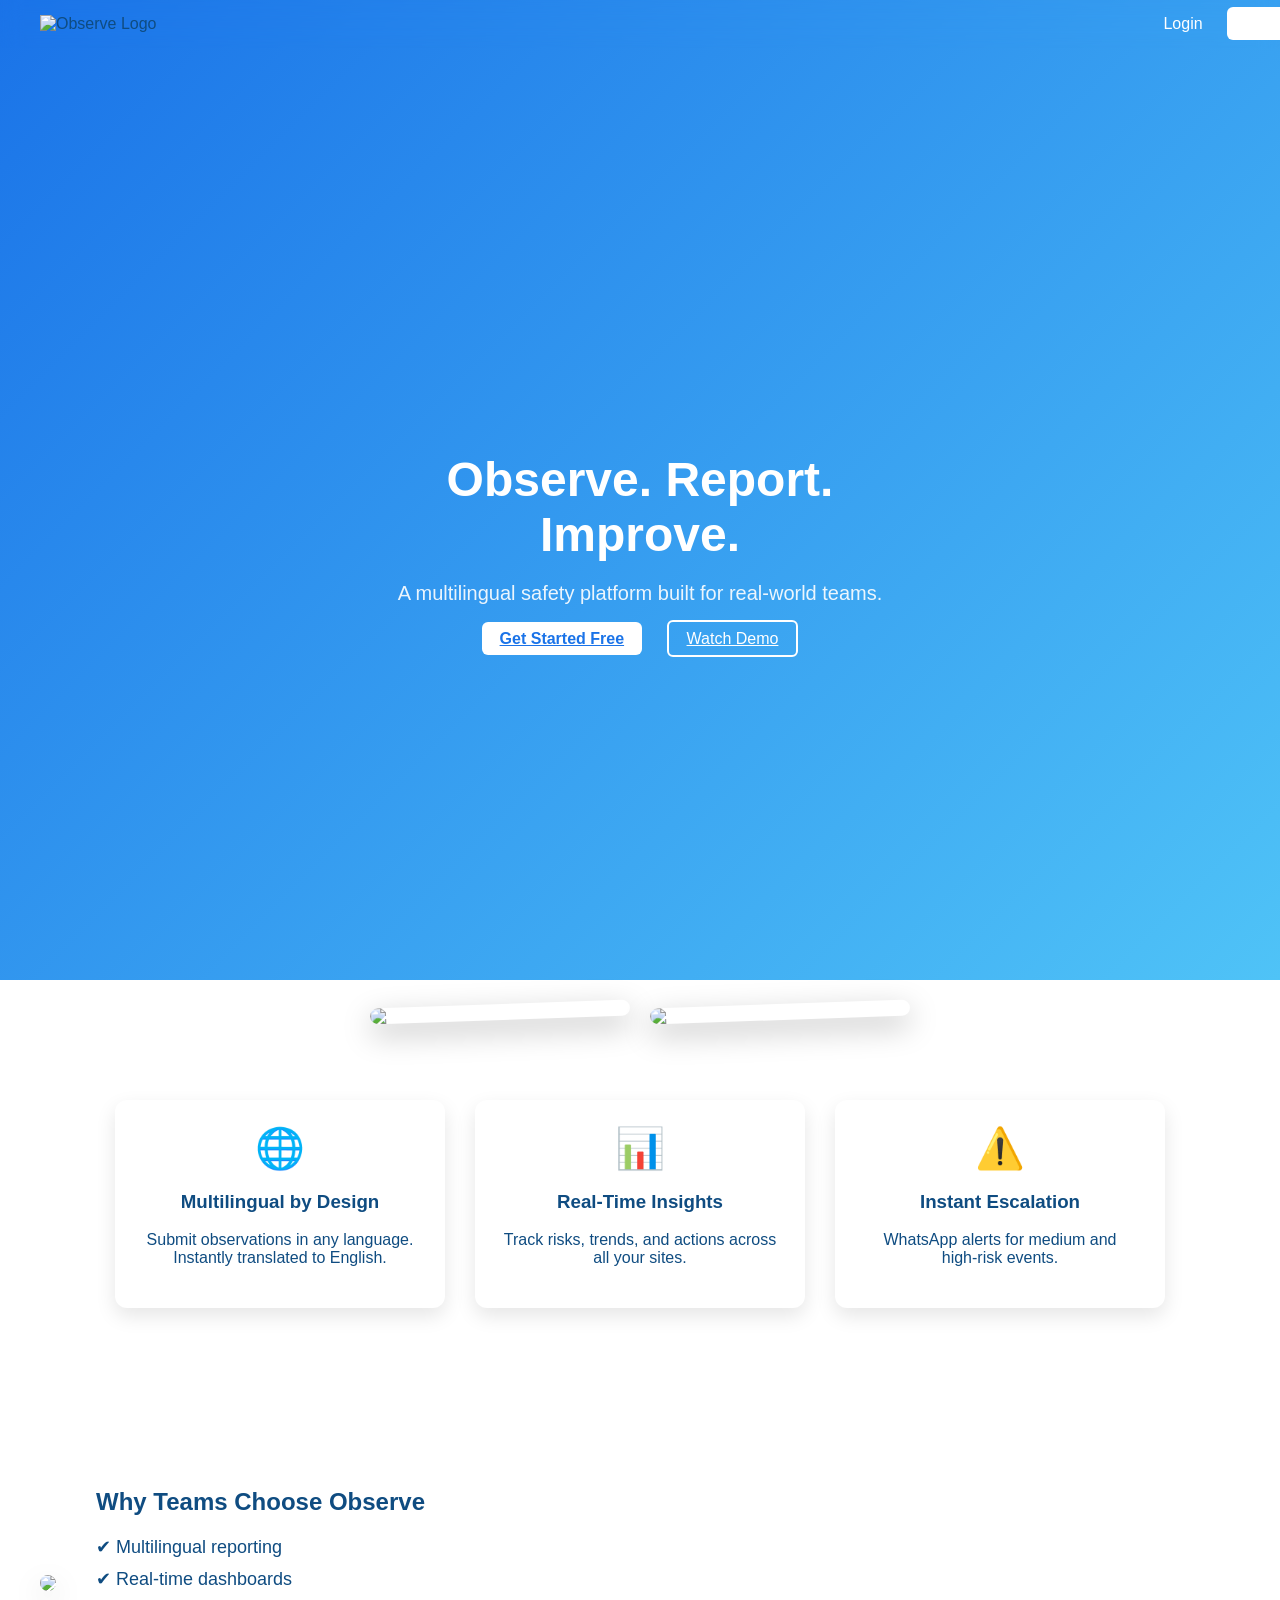
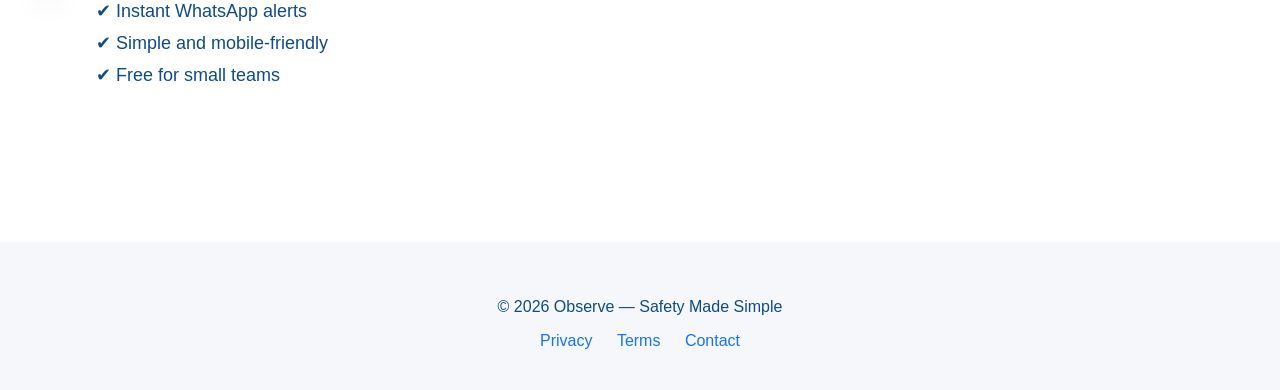
==== index.htm @ abec6553 "Update index.htm" ====
<!DOCTYPE html>
<html lang="en">
<head>
    <meta charset="UTF-8">
    <meta name="viewport" content="width=device-width, initial-scale=1.0">
    <title>Observe – Safety Made Simple</title>
    <link rel="stylesheet" href="css/style-energetic.css">
</head>

<body>

    <!-- HEADER -->
    <header class="header">
        <div class="logo">
            <!-- Replace with your new logo -->
            <img src="logo.png" alt="Observe Logo">
        </div>

        <nav class="nav">
            <a href="login.html">Login</a>
            <a href="signup.html" class="btn-white">Sign Up</a>
        </nav>
    </header>

    <!-- HERO SECTION -->
    <section class="hero">
        <div class="hero-content">
            <h1>Observe. Report. Improve.</h1>
            <p>A multilingual safety platform built for real‑world teams.</p>

            <div class="hero-buttons">
                <a href="signup.html" class="btn-white">Get Started Free</a>
                <a href="#" class="btn-outline">Watch Demo</a>
            </div>
        </div>

        <div class="hero-mockups">
            <img src="mockup-dashboard.png" class="mockup dashboard">
            <img src="mockup-mobile.png" class="mockup mobile">
        </div>
    </section>

    <!-- FEATURES -->
    <section class="features">
        <div class="feature-card">
            <div class="icon">🌐</div>
            <h3>Multilingual by Design</h3>
            <p>Submit observations in any language. Instantly translated to English.</p>
        </div>

        <div class="feature-card">
            <div class="icon">📊</div>
            <h3>Real‑Time Insights</h3>
            <p>Track risks, trends, and actions across all your sites.</p>
        </div>

        <div class="feature-card">
            <div class="icon">⚠️</div>
            <h3>Instant Escalation</h3>
            <p>WhatsApp alerts for medium and high‑risk events.</p>
        </div>
    </section>

    <!-- SHOWCASE -->
    <section class="showcase">
        <div class="showcase-left">
            <img src="mockup-dashboard.png" class="showcase-img">
        </div>

        <div class="showcase-right">
            <h2>Why Teams Choose Observe</h2>
            <ul>
                <li>✔ Multilingual reporting</li>
                <li>✔ Real‑time dashboards</li>
                <li>✔ Instant WhatsApp alerts</li>
                <li>✔ Simple and mobile‑friendly</li>
                <li>✔ Free for small teams</li>
            </ul>
        </div>
    </section>

    <!-- FOOTER -->
    <footer class="footer">
        <p>© 2026 Observe — Safety Made Simple</p>
        <div class="footer-links">
            <a href="#">Privacy</a>
            <a href="#">Terms</a>
            <a href="#">Contact</a>
        </div>
    </footer>

</body>
</html>
---- css/style-energetic.css ----
/* GLOBAL */
body {
    margin: 0;
    font-family: "Segoe UI", sans-serif;
    background: #ffffff;
    color: #0F4C81;
}

/* HEADER */
.header {
    position: fixed;
    top: 0;
    width: 100%;
    padding: 15px 40px;
    display: flex;
    justify-content: space-between;
    align-items: center;
    backdrop-filter: blur(10px);
    z-index: 1000;
}

.logo img {
    height: 45px;
}

.nav a {
    margin-left: 20px;
    text-decoration: none;
    color: white;
    font-weight: 500;
}

.btn-white {
    background: white;
    color: #1A73E8;
    padding: 8px 18px;
    border-radius: 6px;
    font-weight: 600;
}

.btn-outline {
    border: 2px solid white;
    padding: 8px 18px;
    border-radius: 6px;
    color: white;
}

/* HERO */
.hero {
    height: 100vh;
    background: linear-gradient(135deg, #1A73E8, #4FC3F7);
    display: flex;
    justify-content: center;
    align-items: center;
    padding-top: 80px;
    position: relative;
    color: white;
}

.hero-content {
    text-align: center;
    max-width: 600px;
}

.hero h1 {
    font-size: 48px;
    margin-bottom: 10px;
}

.hero p {
    font-size: 20px;
    opacity: 0.9;
}

.hero-buttons {
    margin-top: 25px;
}

.hero-buttons a {
    margin: 0 10px;
}

/* MOCKUPS */
.hero-mockups {
    position: absolute;
    bottom: -40px;
    display: flex;
    gap: 20px;
}

.mockup {
    width: 260px;
    border-radius: 12px;
    box-shadow: 0 10px 30px rgba(0,0,0,0.25);
    transform: rotate(-2deg);
}

/* FEATURES */
.features {
    display: flex;
    justify-content: center;
    gap: 30px;
    padding: 120px 40px 80px;
}

.feature-card {
    background: white;
    padding: 25px;
    width: 280px;
    border-radius: 12px;
    box-shadow: 0 8px 20px rgba(0,0,0,0.1);
    text-align: center;
}

.feature-card .icon {
    font-size: 40px;
    margin-bottom: 10px;
}

/* SHOWCASE */
.showcase {
    display: flex;
    padding: 80px 40px;
    align-items: center;
    gap: 40px;
}

.showcase-img {
    width: 100%;
    border-radius: 12px;
    box-shadow: 0 10px 30px rgba(0,0,0,0.15);
}

.showcase-right ul {
    list-style: none;
    padding: 0;
}

.showcase-right li {
    margin: 10px 0;
    font-size: 18px;
}

/* FOOTER */
.footer {
    text-align: center;
    padding: 40px;
    background: #F5F7FA;
    margin-top: 60px;
}

.footer-links a {
    margin: 0 10px;
    color: #1A73E8;
    text-decoration: none;
}
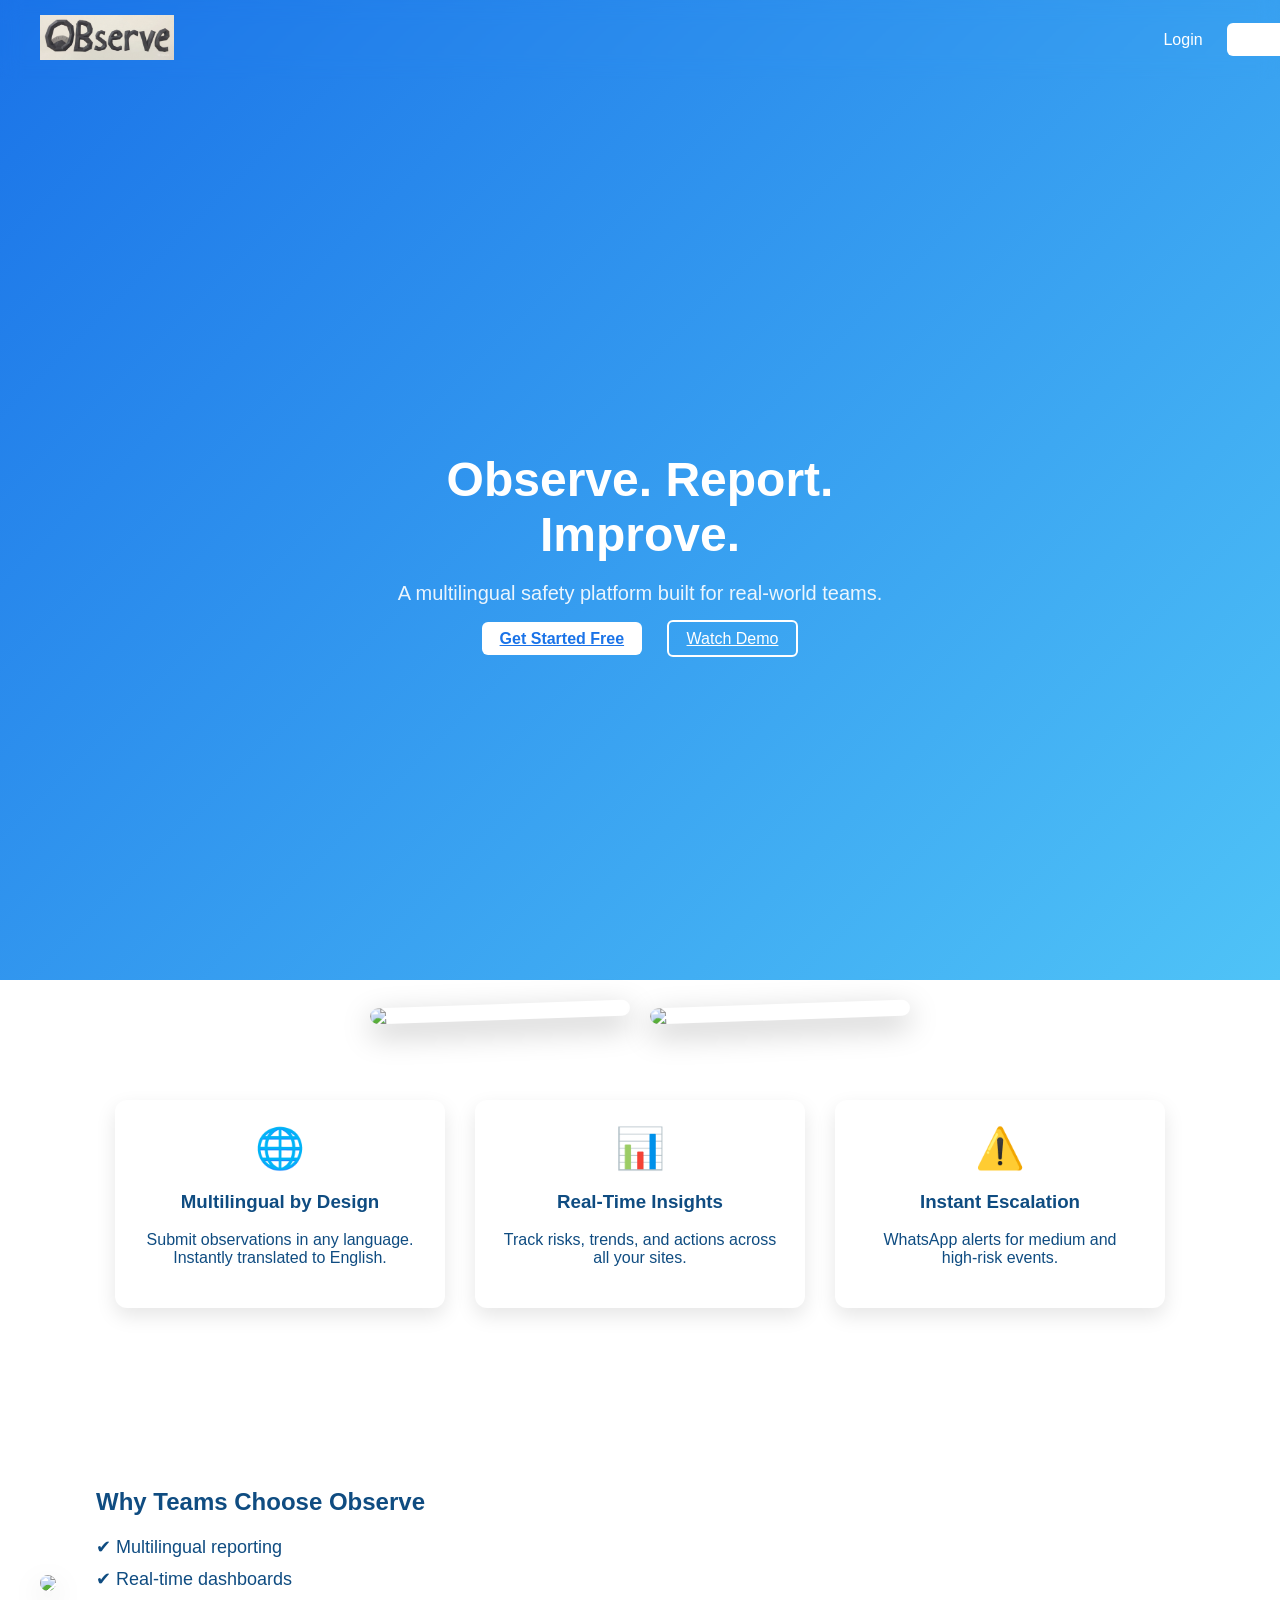
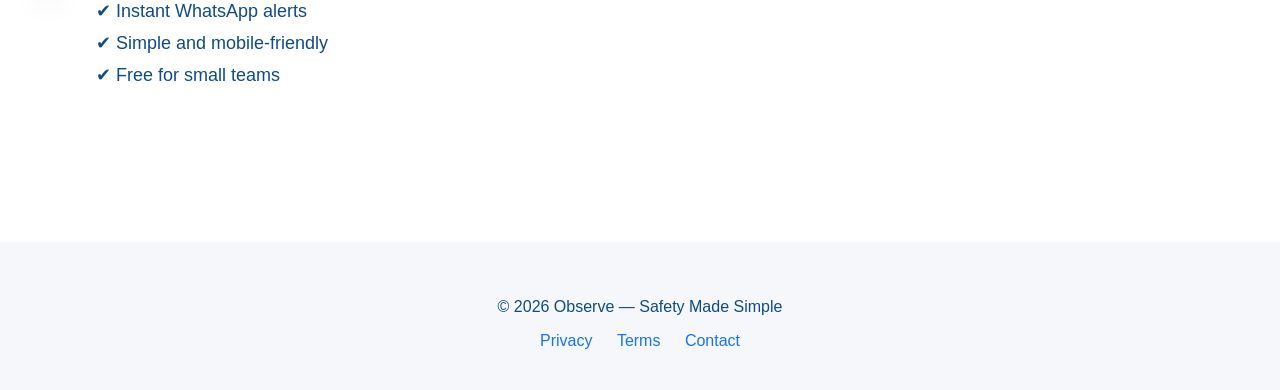
==== commit 72008813: "Update logo image source path in index.htm" ====
--- a/index.htm
+++ b/index.htm
@@ -13,7 +13,7 @@
     <header class="header">
         <div class="logo">
             <!-- Replace with your new logo -->
-            <img src="logo.png" alt="Observe Logo">
+            <img src="img/Logo.jpeg" alt="Observe Logo">
         </div>
 
         <nav class="nav">
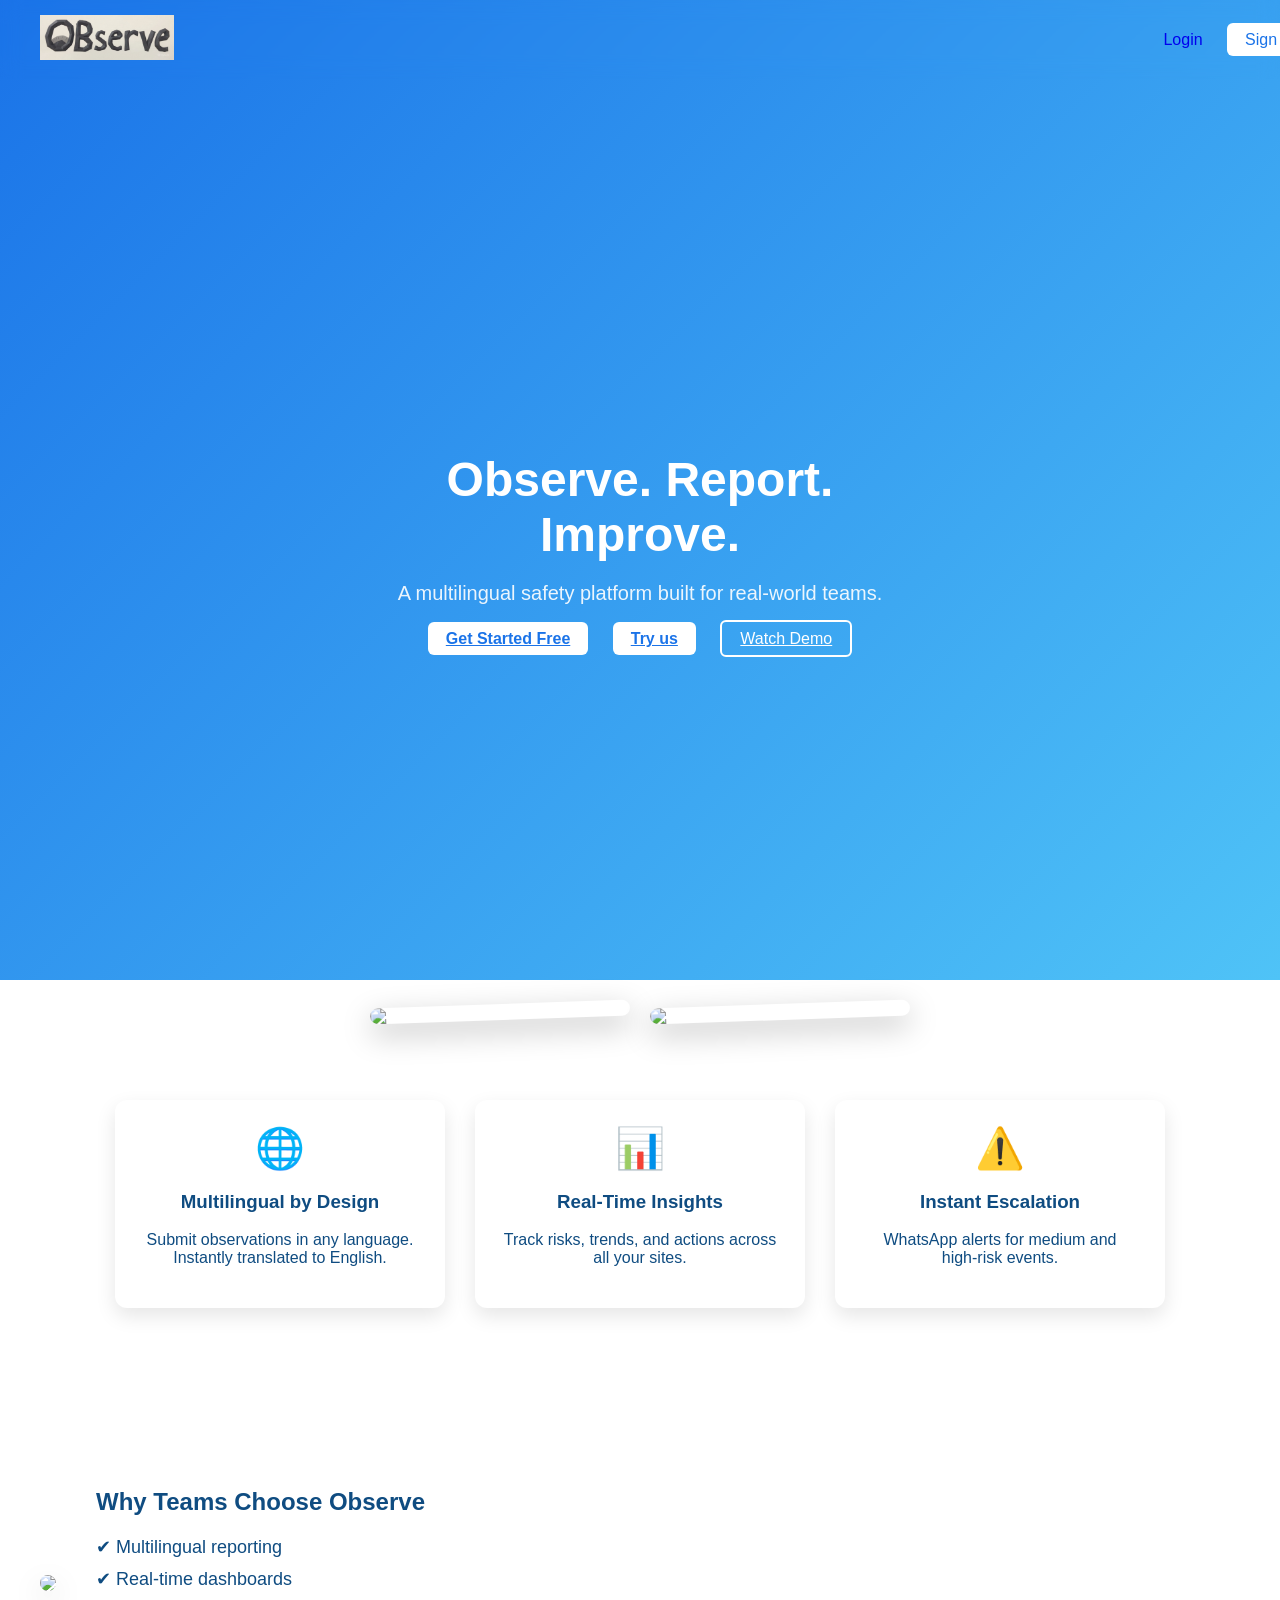
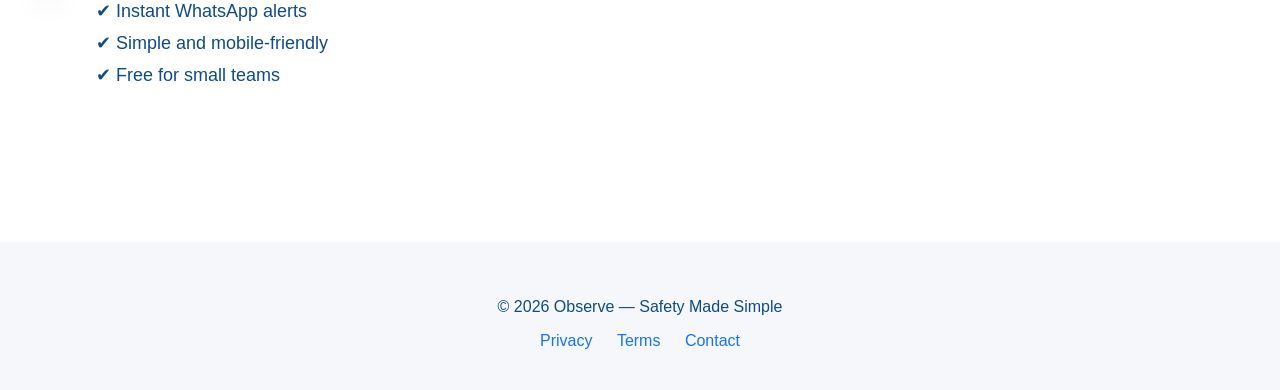
==== commit 97cf9b70: "Update index.htm" ====
--- a/index.htm
+++ b/index.htm
@@ -30,6 +30,7 @@
 
             <div class="hero-buttons">
                 <a href="signup.html" class="btn-white">Get Started Free</a>
+                <a href="free/free-observation form.html" class="btn-white">Try us</a>
                 <a href="#" class="btn-outline">Watch Demo</a>
             </div>
         </div>
--- a/css/style-energetic.css
+++ b/css/style-energetic.css
@@ -26,7 +26,7 @@
 .nav a {
     margin-left: 20px;
     text-decoration: none;
-    color: white;
+    color: #)F4C81;
     font-weight: 500;
 }
 
@@ -154,3 +154,147 @@
     color: #1A73E8;
     text-decoration: none;
 }
+/* PAGE WRAPPER */
+.page-container {
+    max-width: 900px;
+    margin: 80px auto;
+    padding: 20px;
+}
+
+/* DASHBOARD CARDS */
+.card {
+    background: white;
+    padding: 20px;
+    border-radius: 12px;
+    box-shadow: 0 8px 20px rgba(0,0,0,0.08);
+    margin-bottom: 20px;
+}
+
+.card h3 {
+    margin-top: 0;
+    color: #0F4C81;
+}
+
+/* GRID LAYOUT FOR DASHBOARDS */
+.grid-2 {
+    display: grid;
+    grid-template-columns: 1fr 1fr;
+    gap: 20px;
+}
+
+.grid-3 {
+    display: grid;
+    grid-template-columns: repeat(3, 1fr);
+    gap: 20px;
+}
+
+/* AUTH PAGES (LOGIN / SIGNUP) */
+.auth-container {
+    max-width: 400px;
+    margin: 120px auto;
+    padding: 30px;
+    background: white;
+    border-radius: 12px;
+    box-shadow: 0 8px 20px rgba(0,0,0,0.1);
+}
+
+.auth-container h2 {
+    text-align: center;
+    margin-bottom: 20px;
+}
+
+.auth-container input {
+    width: 100%;
+}
+
+/* BUTTONS */
+.btn-primary {
+    background: #1A73E8;
+    color: white;
+    padding: 12px;
+    border: none;
+    border-radius: 8px;
+    font-size: 16px;
+    cursor: pointer;
+    width: 100%;
+}
+
+.btn-primary:hover {
+    background: #0F4C81;
+}
+/* ============================
+   SAFETY OBSERVATION FORM LAYOUT
+   ============================ */
+
+.form-container {
+    max-width: 600px;
+    margin: 40px auto;
+    padding: 20px;
+    display: flex;
+    flex-direction: column;
+    gap: 18px;
+}
+
+/* Force labels to behave consistently */
+.form-container label {
+    font-weight: 600;
+    color: #0F4C81;
+    display: block;
+}
+
+/* Force inputs, selects, textareas to style correctly */
+.form-container input,
+.form-container select,
+.form-container textarea {
+    width: 100%;
+    padding: 12px;
+    border: 2px solid #1A73E8;
+    border-radius: 8px;
+    font-size: 16px;
+    background: #F5F9FF;
+    color: #0F4C81;
+    box-sizing: border-box;
+}
+
+/* Make textareas resize nicely */
+.form-container textarea {
+    resize: vertical;
+}
+
+/* Style the submit button */
+.form-container button {
+    padding: 14px;
+    background: #1A73E8;
+    color: white;
+    border: none;
+    border-radius: 8px;
+    font-size: 18px;
+    font-weight: 600;
+    cursor: pointer;
+}
+
+.form-container button:hover {
+    background: #0F4C81;
+}
+
+/* Top bar override */
+.top-bar {
+    display: flex;
+    justify-content: space-between;
+    align-items: center;
+    padding: 15px;
+    background: #1A73E8;
+    color: white;
+}
+
+.back-btn {
+    color: white;
+    text-decoration: none;
+    font-size: 18px;
+}
+
+.lang-select {
+    padding: 6px;
+    border-radius: 6px;
+    border: none;
+}
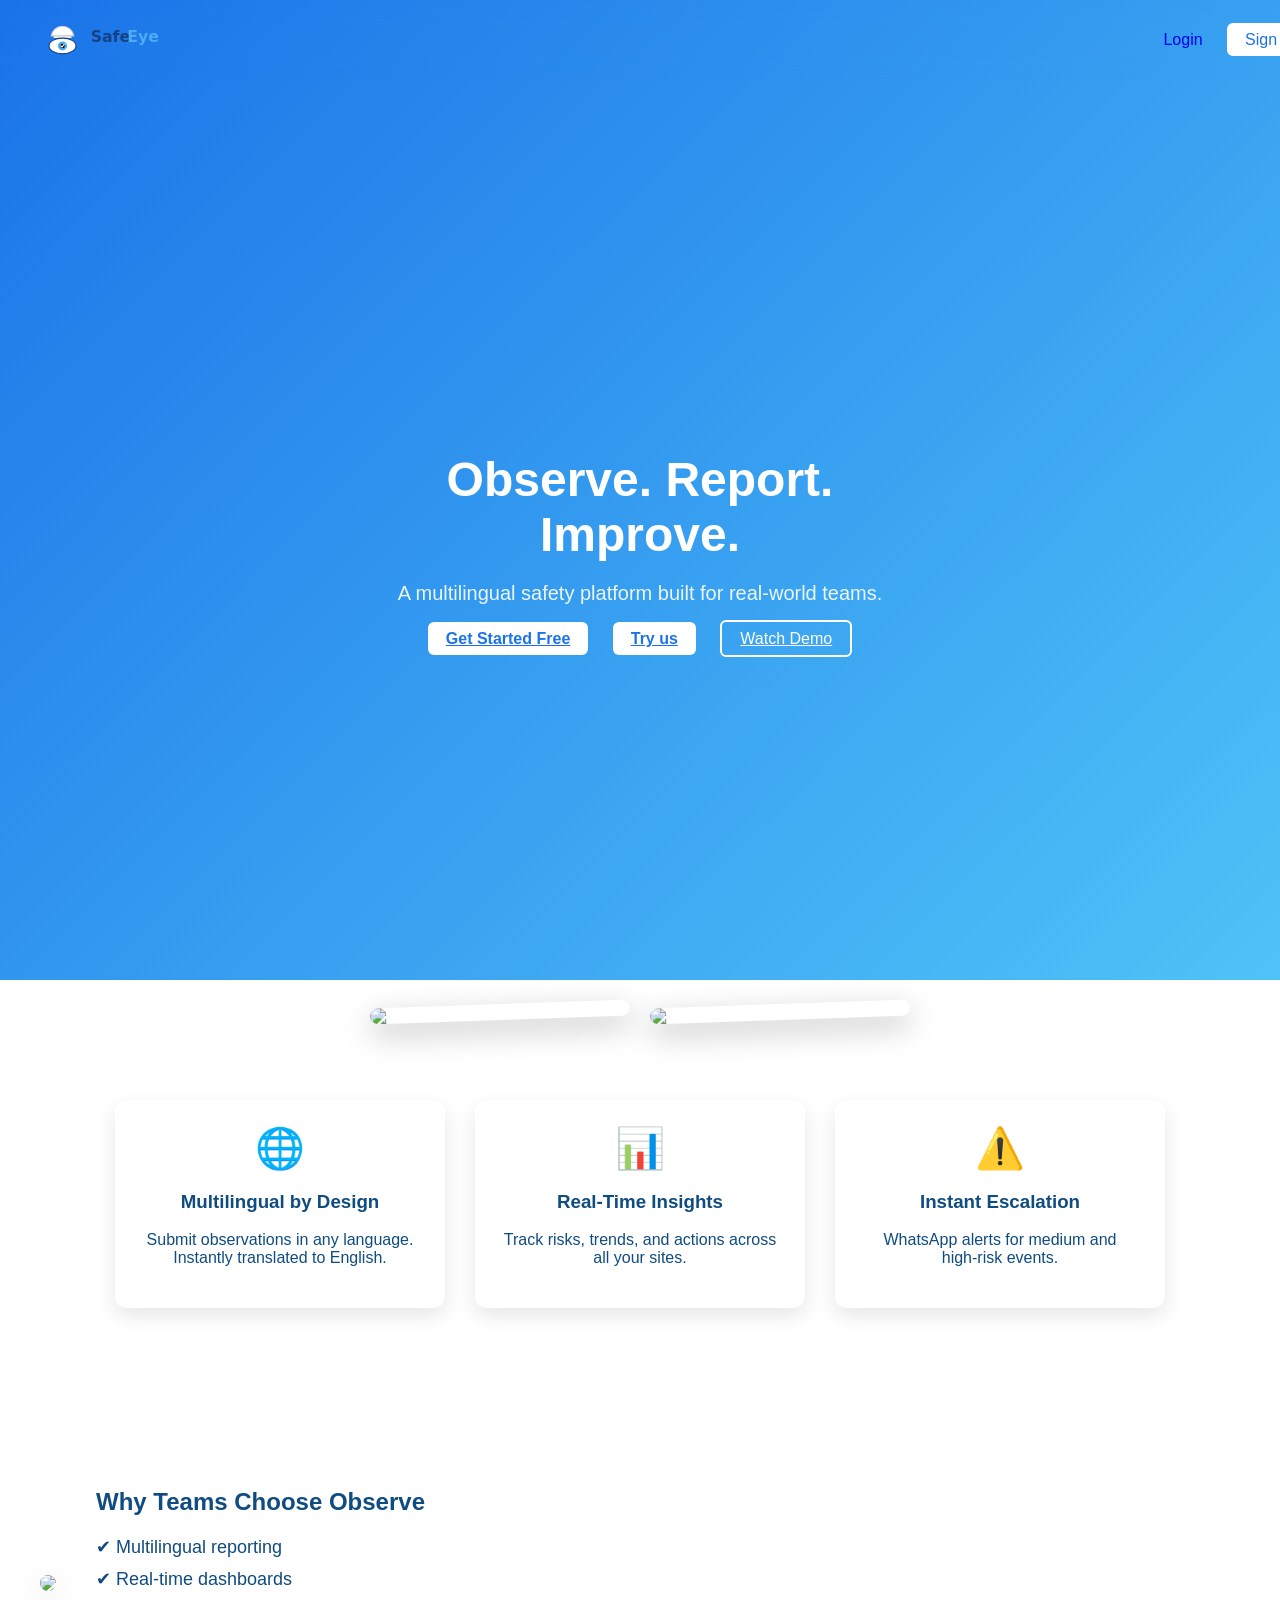
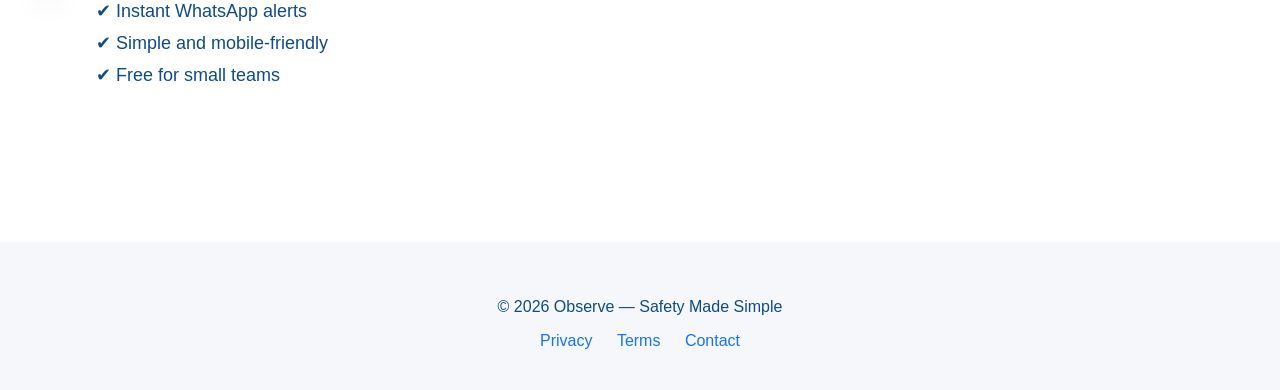
==== commit a7fe2f3e: "Update index.htm" ====
--- a/index.htm
+++ b/index.htm
@@ -3,7 +3,7 @@
 <head>
     <meta charset="UTF-8">
     <meta name="viewport" content="width=device-width, initial-scale=1.0">
-    <title>Observe – Safety Made Simple</title>
+    <title>SafeEye – Safety Made Simple</title>
     <link rel="stylesheet" href="css/style-energetic.css">
 </head>
 
@@ -13,7 +13,7 @@
     <header class="header">
         <div class="logo">
             <!-- Replace with your new logo -->
-            <img src="img/Logo.jpeg" alt="Observe Logo">
+            <img src="img/SafeEyelogo.svg" alt="SafeEye Logo">
         </div>
 
         <nav class="nav">
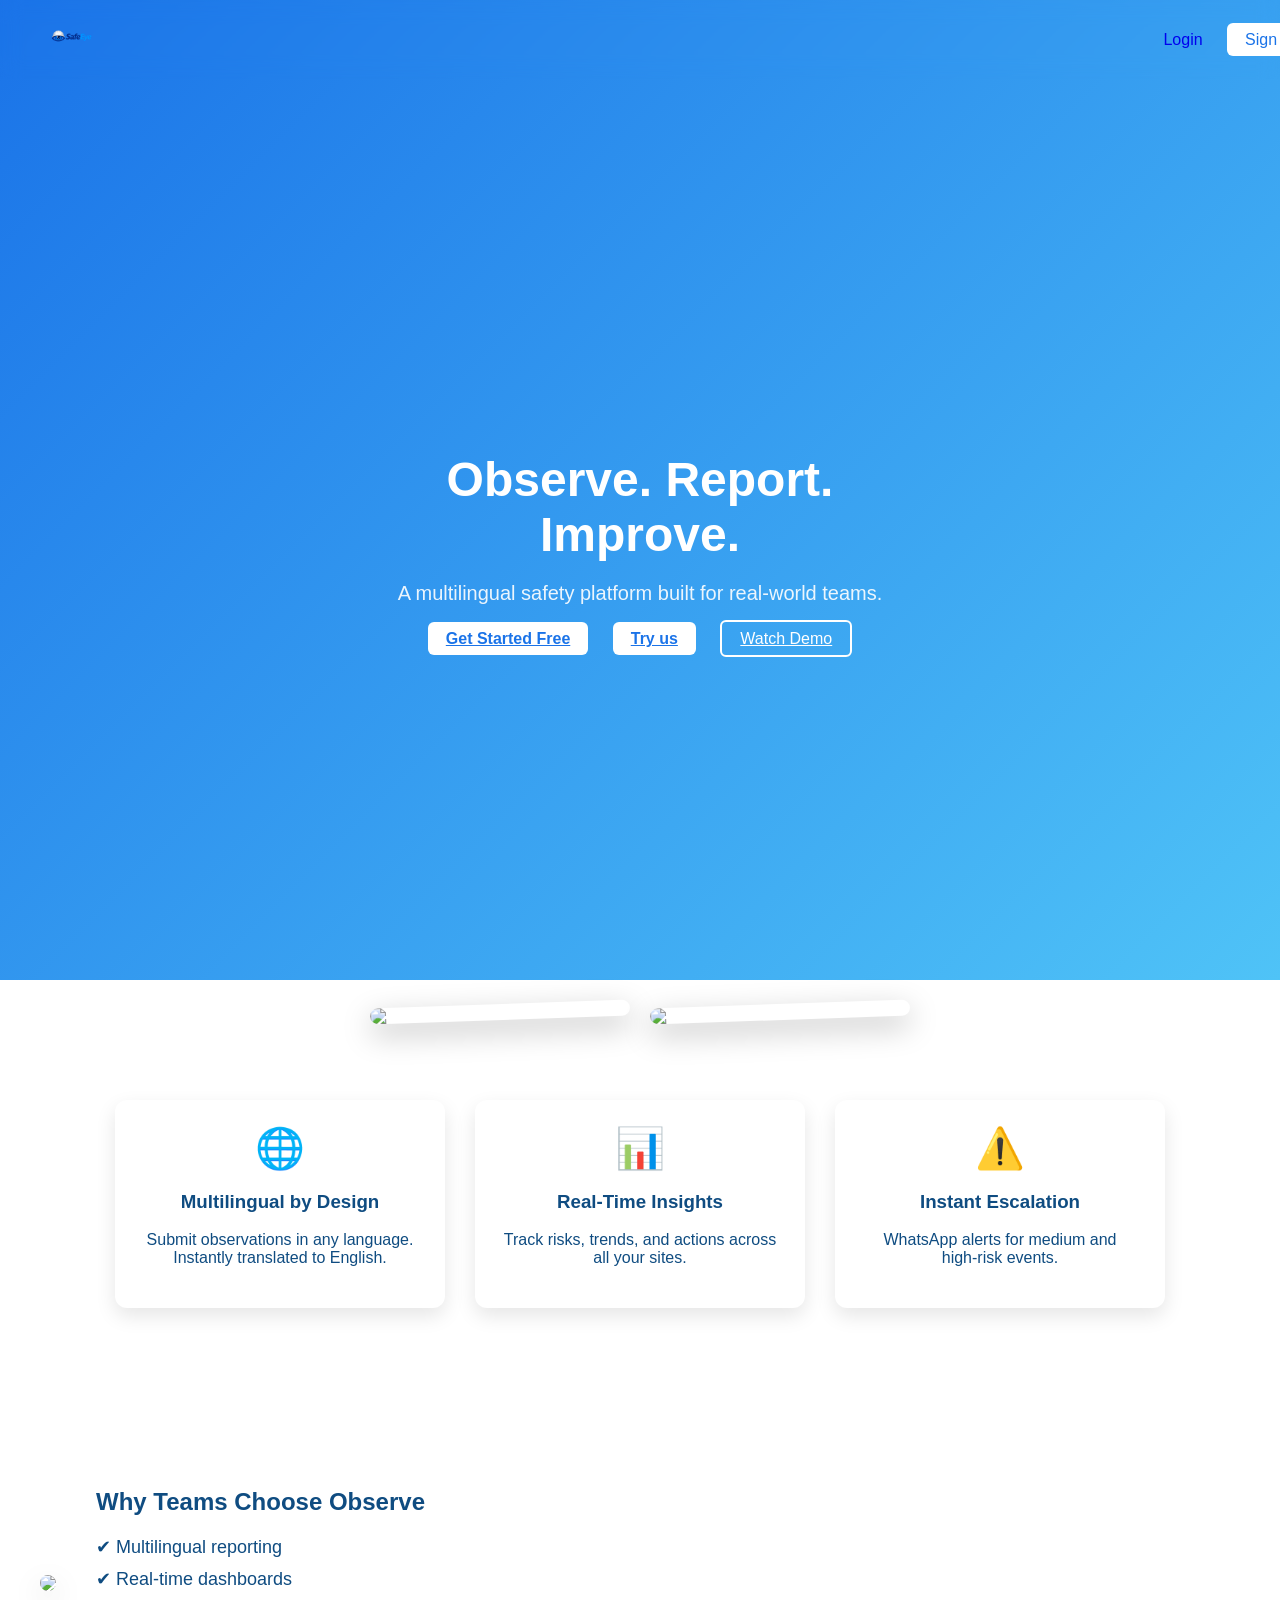
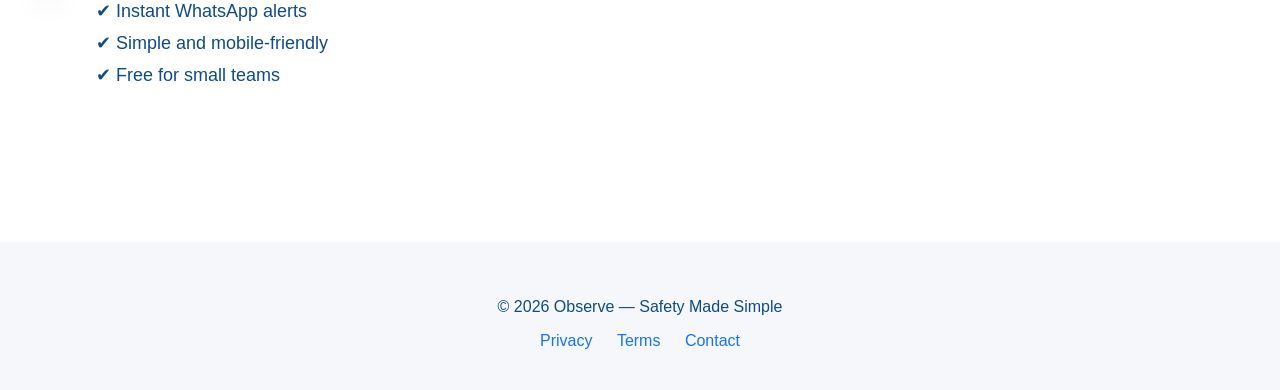
==== commit 356c9da8: "Update index.htm" ====
--- a/index.htm
+++ b/index.htm
@@ -13,7 +13,7 @@
     <header class="header">
         <div class="logo">
             <!-- Replace with your new logo -->
-            <img src="img/SafeEyelogo.svg" alt="SafeEye Logo">
+            <img src="img/SafeEye full color l.png" alt="SafeEye Logo">
         </div>
 
         <nav class="nav">
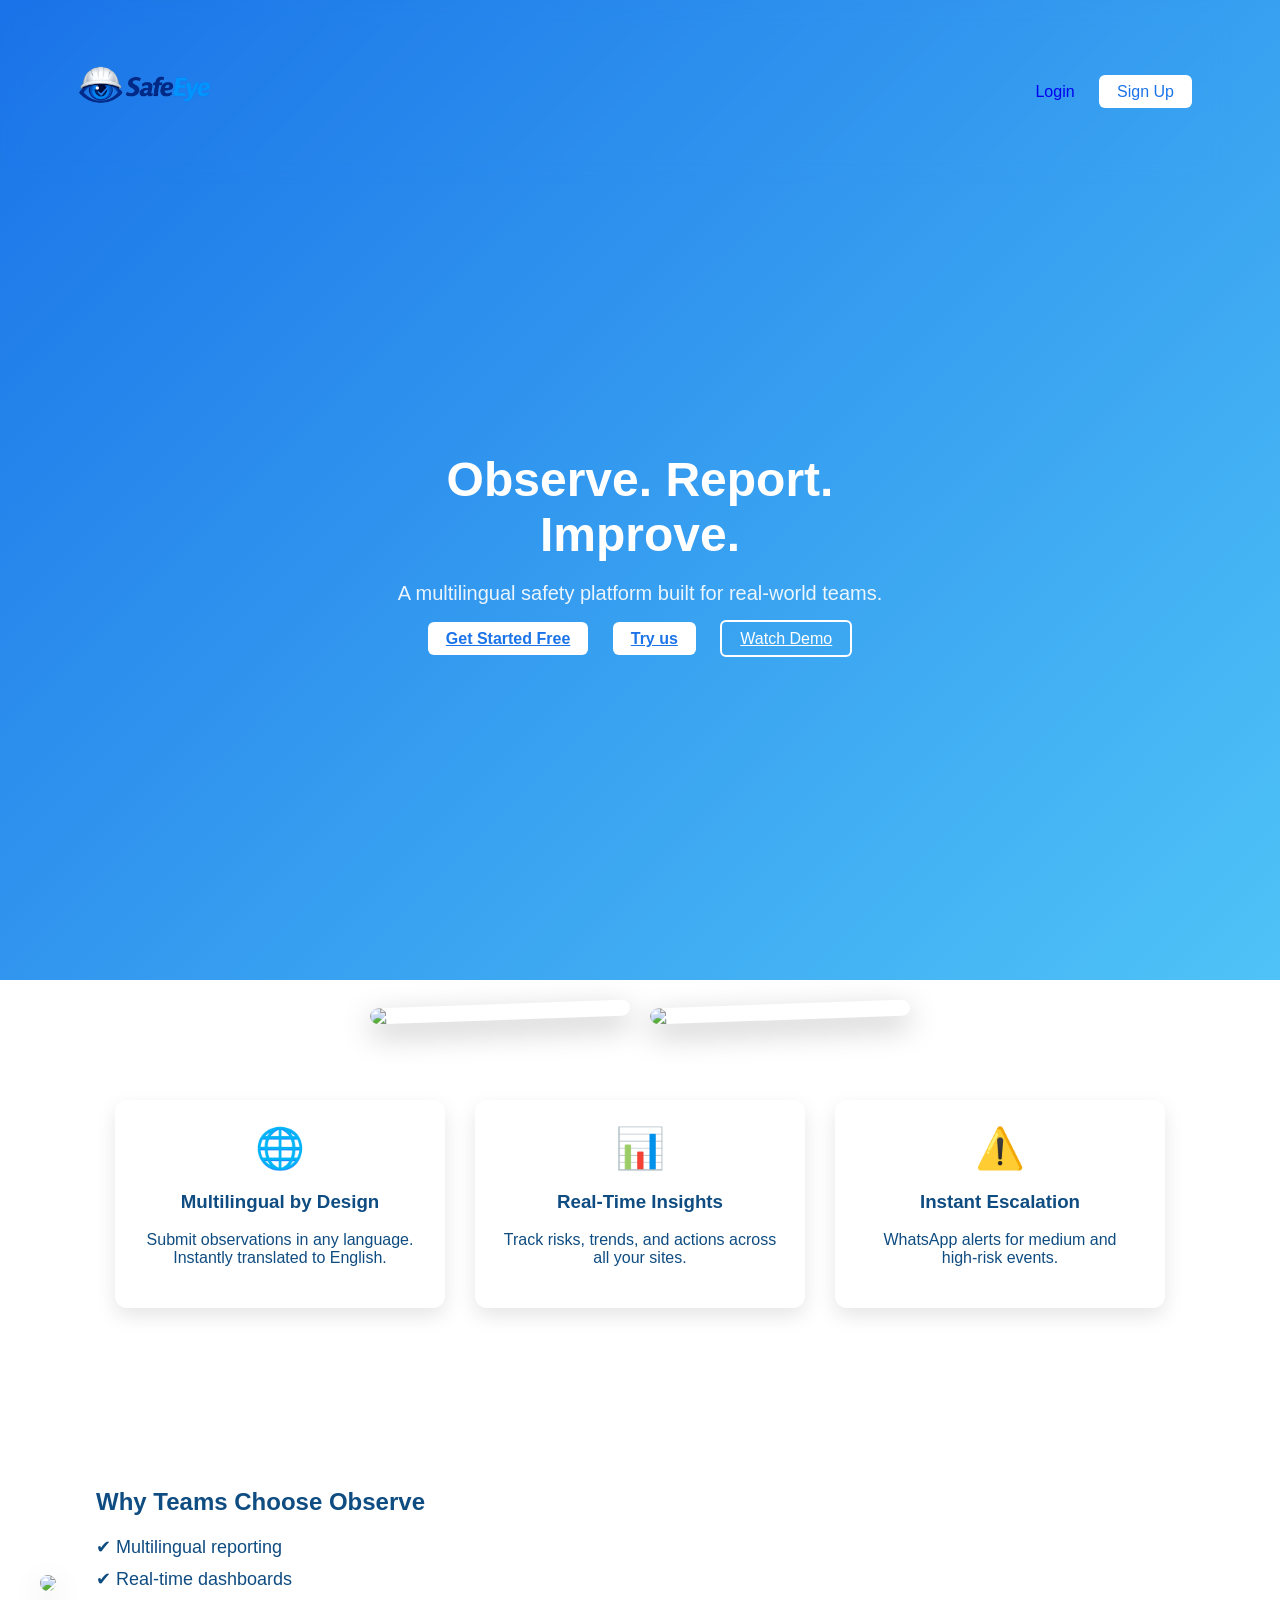
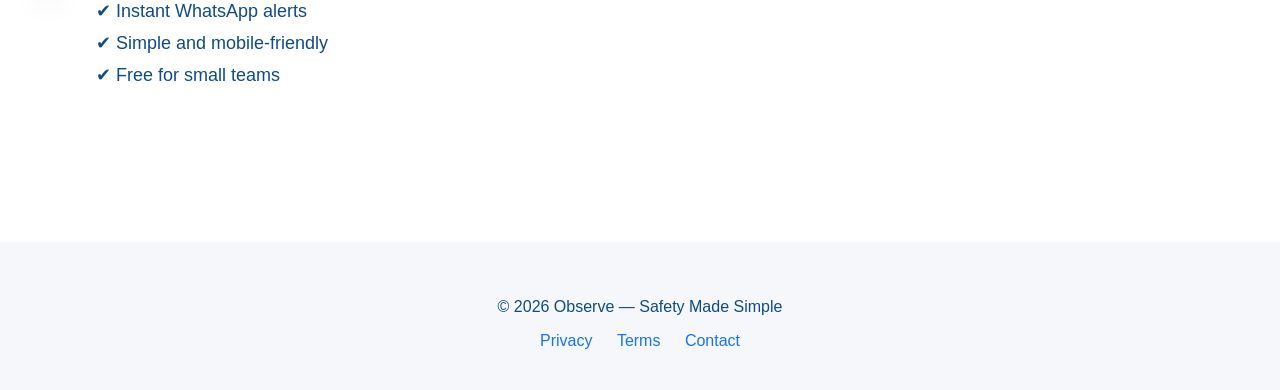
==== commit dafd567a: "Update index.htm" ====
--- a/index.htm
+++ b/index.htm
@@ -5,6 +5,8 @@
     <meta name="viewport" content="width=device-width, initial-scale=1.0">
     <title>SafeEye – Safety Made Simple</title>
     <link rel="stylesheet" href="css/style-energetic.css">
+    <link rel="stylesheet" href="../css/mobile.css">
+
 </head>
 
 <body>
--- a/css/style-energetic.css
+++ b/css/style-energetic.css
@@ -10,7 +10,7 @@
 .header {
     position: fixed;
     top: 0;
-    width: 100%;
+    width: 90%;
     padding: 15px 40px;
     display: flex;
     justify-content: space-between;
@@ -20,7 +20,7 @@
 }
 
 .logo img {
-    height: 45px;
+    height: 150px;
 }
 
 .nav a {
@@ -126,7 +126,7 @@
 }
 
 .showcase-img {
-    width: 100%;
+    width: 90%;
     border-radius: 12px;
     box-shadow: 0 10px 30px rgba(0,0,0,0.15);
 }
@@ -204,7 +204,7 @@
 }
 
 .auth-container input {
-    width: 100%;
+    width: 90%;
 }
 
 /* BUTTONS */
@@ -246,7 +246,7 @@
 .form-container input,
 .form-container select,
 .form-container textarea {
-    width: 100%;
+    width: 90%;
     padding: 12px;
     border: 2px solid #1A73E8;
     border-radius: 8px;
@@ -298,3 +298,8 @@
     border-radius: 6px;
     border: none;
 }
+
+  label {
+    font-size: 14px;
+  }
+}
--- a/css/mobile.css
+++ b/css/mobile.css
@@ -0,0 +1,90 @@
+/* ============================
+   SAFE EYE — MOBILE STYLES ONLY
+   Applies to Observation + Signup forms
+   ============================ */
+
+@media (max-width: 480px) {
+
+  /* General container spacing */
+  .form-container,
+  .signup-container,
+  .observation-container {
+    padding: 16px;
+    gap: 14px;
+    width: 100%;
+  }
+
+  /* Inputs, selects, textareas, buttons */
+  input, select, textarea, button {
+    width: 100%;
+    max-width: 100%;
+    font-size: 16px;
+    box-sizing: border-box;
+  }
+
+  /* BONUS FIX — Prevent overlapping buttons */
+  button {
+    display: block;
+    width: 100%;
+    margin-top: 8px;
+  }
+
+  /* Top bar (logo + language selector) */
+  .top-bar {
+    flex-direction: column;
+    align-items: flex-start;
+    gap: 8px;
+    padding: 12px;
+  }
+
+  .lang-select {
+    width: 100%;
+  }
+
+  /* Section titles */
+  h2, h3 {
+    font-size: 20px;
+    text-align: center;
+  }
+
+  /* Labels */
+  label {
+    font-size: 14px;
+    display: block;
+    margin-bottom: 4px;
+  }
+
+  /* Fix for side-by-side fields (e.g., name + surname) */
+  .row,
+  .two-column,
+  .side-by-side {
+    display: flex;
+    flex-direction: column;
+    gap: 12px;
+  }
+
+  /* Textareas */
+  textarea {
+    min-height: 120px;
+  }
+
+  /* Radio/checkbox groups */
+  .option-group,
+  .radio-group,
+  .checkbox-group {
+    display: flex;
+    flex-direction: column;
+    gap: 6px;
+  }
+
+  /* Submit button spacing */
+  #btnSubmit,
+  .submit-btn {
+    margin-top: 16px;
+  }
+}
+
+  label {
+    font-size: 14px;
+  }
+}
